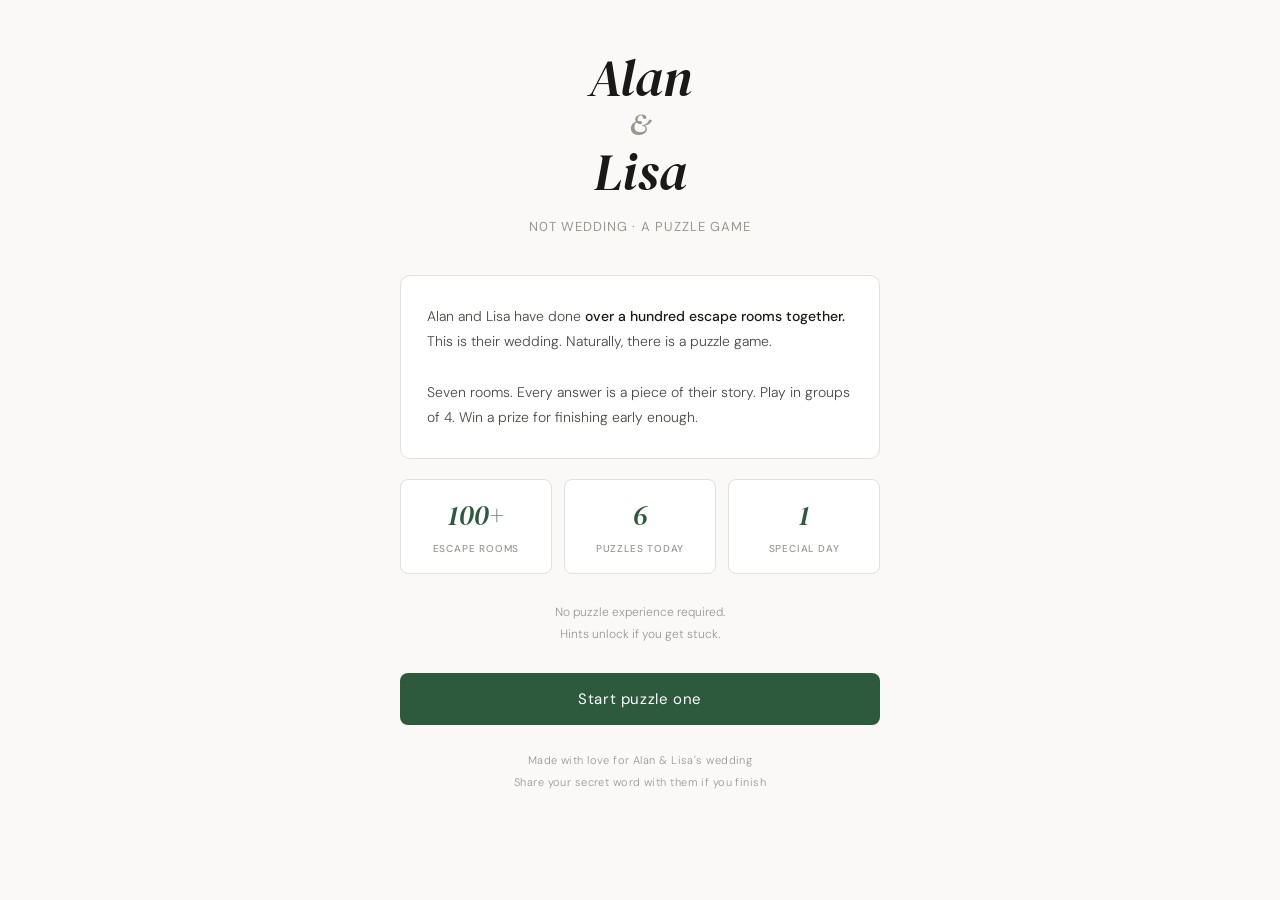
==== index.html @ d59f5c5c "Update puzzles today stat from 7 to 6" ====
<!DOCTYPE html>
<html lang="en">
<head>
<meta charset="UTF-8">
<meta name="viewport" content="width=device-width, initial-scale=1.0, maximum-scale=1.0">
<title>One Hundred and One — Alan & Lisa</title>
<link href="https://fonts.googleapis.com/css2?family=DM+Serif+Display:ital@0;1&family=DM+Sans:ital,opsz,wght@0,9..40,300;0,9..40,400;0,9..40,500;1,9..40,300&display=swap" rel="stylesheet">
<style>
:root {
  --bg:#faf9f7; --bg2:#f3f1ee; --surface:#ffffff;
  --ink:#1a1916; --ink2:#4a4844; --ink3:#9a9793;
  --rule:#e2e0db; --rule2:#ccc9c3;
  --accent:#2d5a3d; --accent2:#1e3d2a; --accent3:#e8f0ea; --accent4:#c8dace;
  --serif:'DM Serif Display',serif; --sans:'DM Sans',sans-serif;
}
*{margin:0;padding:0;box-sizing:border-box;}
body {
  background:var(--bg); color:var(--ink);
  font-family:var(--sans); font-weight:300;
  min-height:100vh;
  display:flex; flex-direction:column; align-items:center;
  padding:0 24px 72px;
  -webkit-font-smoothing:antialiased;
}

header {
  width:100%; max-width:480px;
  padding:48px 0 0;
  text-align:center;
}

.couple {
  font-family:var(--serif);
  font-size:clamp(36px,10vw,52px);
  color:var(--ink); font-style:italic;
  line-height:1.15; margin-bottom:6px;
}
.amp {
  font-family:var(--serif);
  font-size:clamp(22px,6vw,30px);
  color:var(--ink3); font-style:italic;
  display:block;
}
.tagline {
  font-family:var(--sans); font-size:13px; font-weight:400;
  color:var(--ink3); letter-spacing:0.08em;
  margin-top:16px; margin-bottom:40px;
}

.card {
  width:100%; max-width:480px;
  background:var(--surface); border:1px solid var(--rule);
  border-radius:10px; padding:28px 26px;
  margin-bottom:20px;
}
.card-intro {
  font-family:var(--sans); font-size:14px; font-weight:300;
  color:var(--ink2); line-height:1.8;
}
.card-intro strong {
  font-weight:500; color:var(--ink);
}

.stat-row {
  display:flex; gap:12px; width:100%; max-width:480px;
  margin-bottom:28px;
}
.stat {
  flex:1; background:var(--surface);
  border:1px solid var(--rule); border-radius:8px;
  padding:16px 14px; text-align:center;
}
.stat-num {
  font-family:var(--serif); font-size:28px;
  color:var(--accent); font-style:italic;
  display:block; margin-bottom:2px;
}
.stat-label {
  font-family:var(--sans); font-size:10px;
  font-weight:500; color:var(--ink3);
  letter-spacing:0.08em; text-transform:uppercase;
}

.note {
  font-family:var(--sans); font-size:12px; font-weight:300;
  color:var(--ink3); text-align:center; line-height:1.8;
  max-width:320px; margin:0 auto 28px;
}

.btn {
  display:block; width:100%; max-width:480px;
  background:var(--accent); color:#fff;
  font-family:var(--sans); font-size:15px; font-weight:400;
  letter-spacing:0.04em; padding:16px;
  border:none; border-radius:8px; cursor:pointer;
  text-align:center; text-decoration:none;
  -webkit-tap-highlight-color:transparent;
  transition:background 0.15s;
}
.btn:active { background:var(--accent2); }

.fine {
  font-family:var(--sans); font-size:11px; font-weight:300;
  color:var(--ink3); text-align:center;
  margin-top:24px; line-height:2;
  letter-spacing:0.04em;
}

/* iOS warning */
.ios-warn {
  position:fixed; bottom:0; left:0; right:0; z-index:1000;
  background:#fef9ec; border-top:1px solid #e8d99a;
  padding:14px 18px 20px;
  display:flex; gap:10px; align-items:flex-start;
  font-family:var(--sans); font-size:11px;
  color:#7a6010; line-height:1.7;
}
</style>
</head>
<body>

<header>
  <div class="couple">Alan<span class="amp">&amp;</span>Lisa</div>
  <div class="tagline">N0T WEDDING · A PUZZLE GAME</div>
</header>

<div class="card" style="margin-bottom:20px;">
  <div class="card-intro">
    Alan and Lisa have done <strong>over a hundred escape rooms together.</strong>
    This is their wedding. Naturally, there is a puzzle game.<br><br>
    Seven rooms. Every answer is a piece of their story. Play in groups of 4. Win a prize for finishing early enough.
  </div>
</div>

<div class="stat-row">
  <div class="stat">
    <span class="stat-num">100+</span>
    <span class="stat-label">Escape rooms</span>
  </div>
  <div class="stat">
    <span class="stat-num">6</span>
    <span class="stat-label">Puzzles today</span>
  </div>
  <div class="stat">
    <span class="stat-num">1</span>
    <span class="stat-label">Special day</span>
  </div>
</div>

<div class="note">
  No puzzle experience required.<br>
  Hints unlock if you get stuck.
</div>

<a class="btn" href="puzzles/level1.html">Start puzzle one</a>

<div class="fine">
  Made with love for Alan &amp; Lisa's wedding<br>
  Share your secret word with them if you finish
</div>

<script src="assets/shared.js"></script>
<script>
if (browser.isIOSNonSafari) {
  const b = document.createElement('div');
  b.className = 'ios-warn';
  b.innerHTML = `<span style="font-size:14px;flex-shrink:0;margin-top:1px;">⚠</span>
    <span>One puzzle requires viewing page source — which only works in <strong>Safari on iPhone</strong>. Tap share → <em>Open in Safari</em> before you begin.</span>
    <button onclick="this.parentElement.remove()" style="background:none;border:none;color:#7a6010;font-size:15px;cursor:pointer;flex-shrink:0;padding:0 2px;opacity:0.5;">✕</button>`;
  document.body.appendChild(b);
}
</script>
</body>
</html>
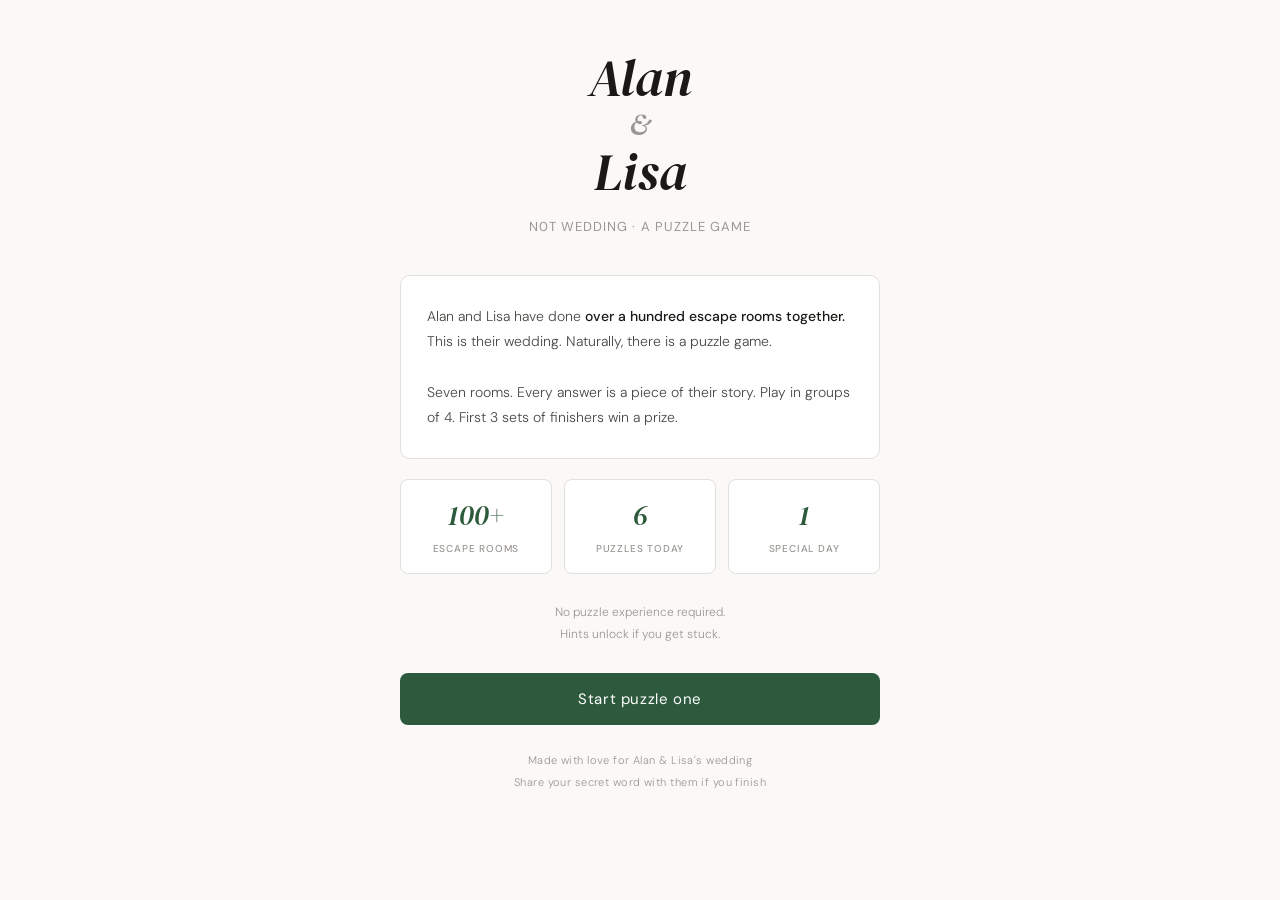
==== commit 1068ff43: "Update prize announcement for escape room game" ====
--- a/index.html
+++ b/index.html
@@ -128,7 +128,7 @@
   <div class="card-intro">
     Alan and Lisa have done <strong>over a hundred escape rooms together.</strong>
     This is their wedding. Naturally, there is a puzzle game.<br><br>
-    Seven rooms. Every answer is a piece of their story. Play in groups of 4. Win a prize for finishing early enough.
+    Seven rooms. Every answer is a piece of their story. Play in groups of 4. First 3 sets of finishers win a prize.
   </div>
 </div>
 
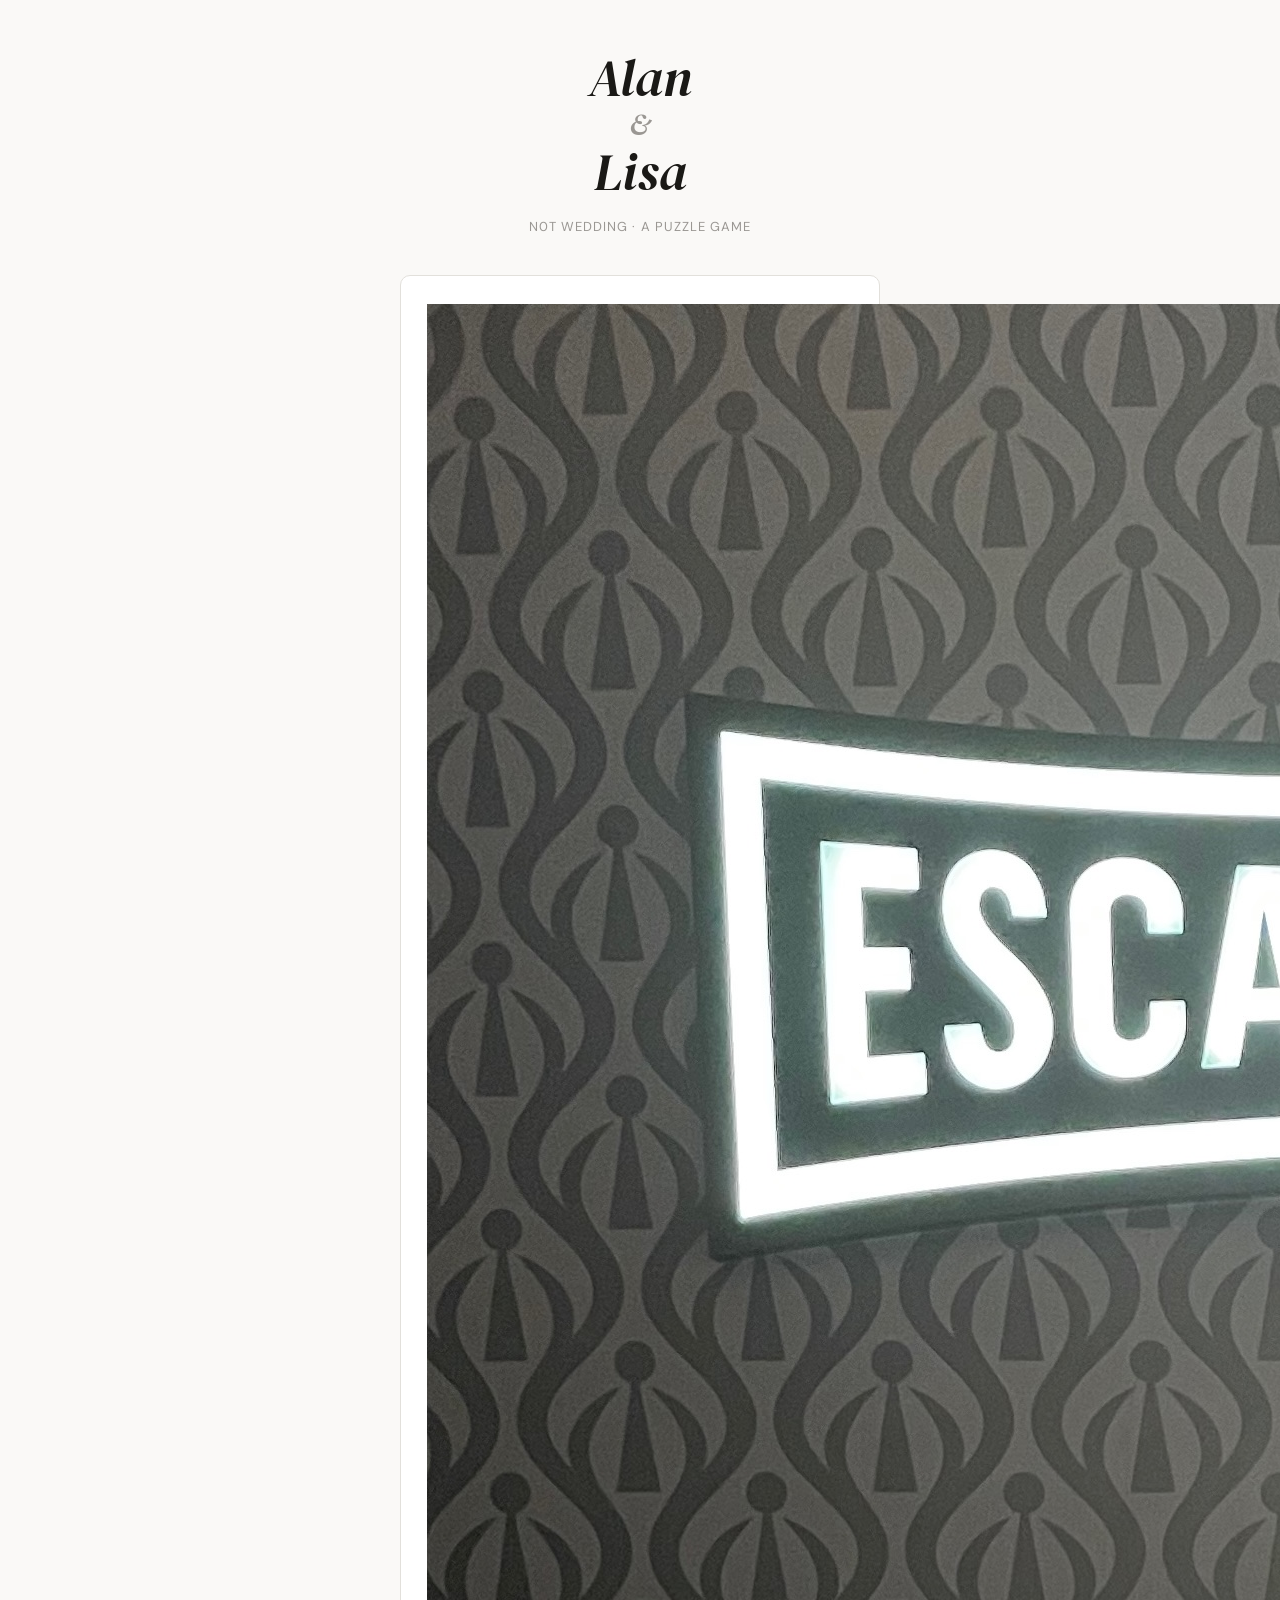
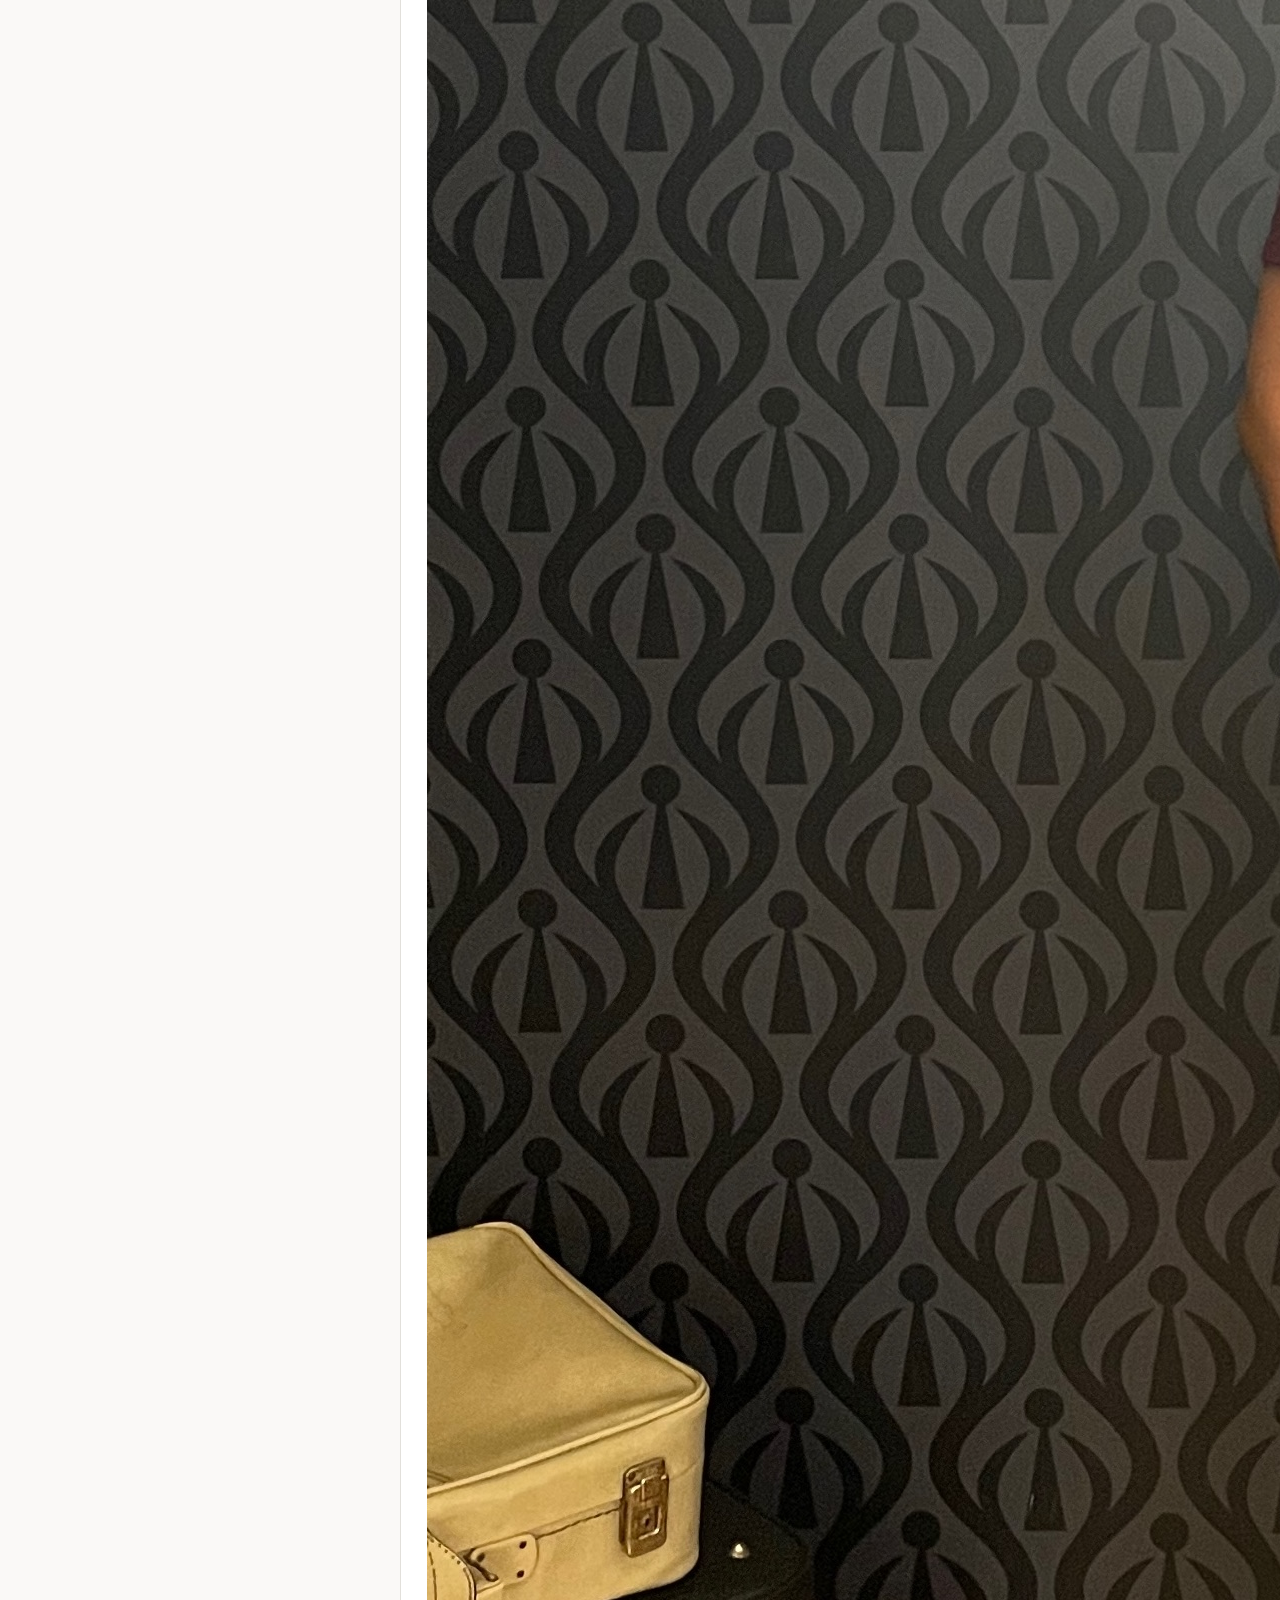
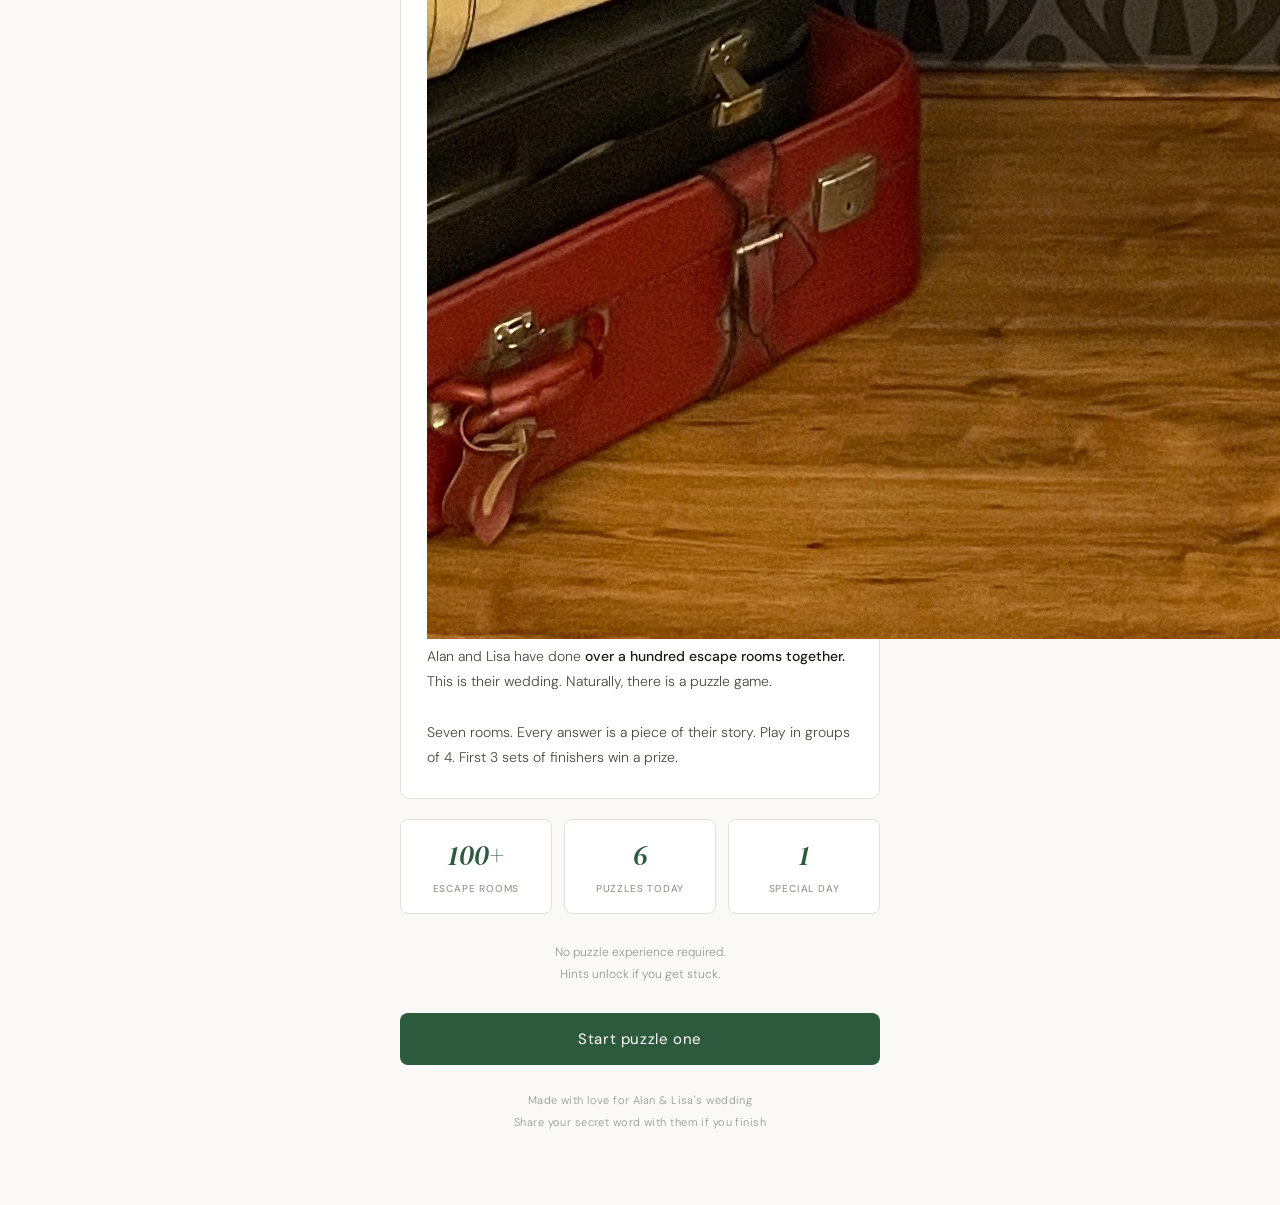
==== commit 674af53b: "Add image and description for puzzle game" ====
--- a/index.html
+++ b/index.html
@@ -125,6 +125,7 @@
 </header>
 
 <div class="card" style="margin-bottom:20px;">
+  <div><img class="puzzle-img" src="../assets/alanlisa.jpeg" alt="Our happy couple"></div>
   <div class="card-intro">
     Alan and Lisa have done <strong>over a hundred escape rooms together.</strong>
     This is their wedding. Naturally, there is a puzzle game.<br><br>
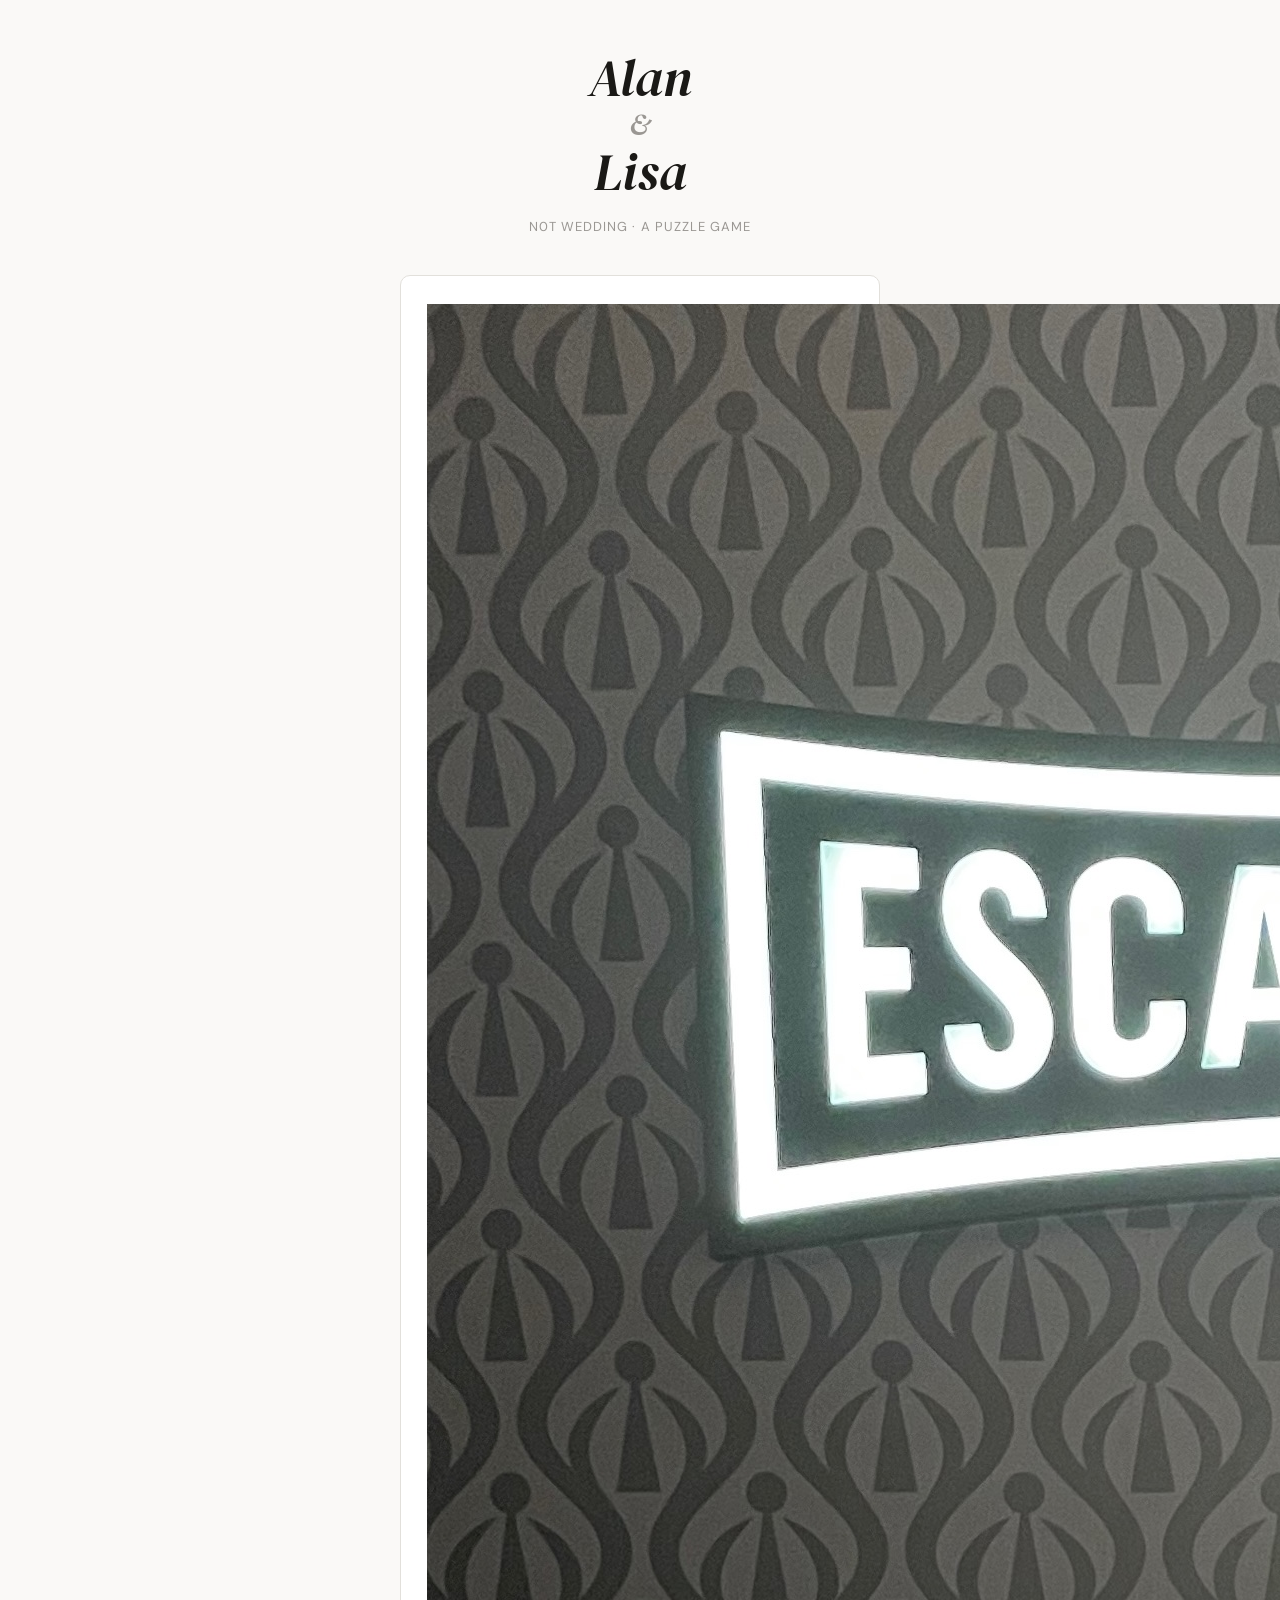
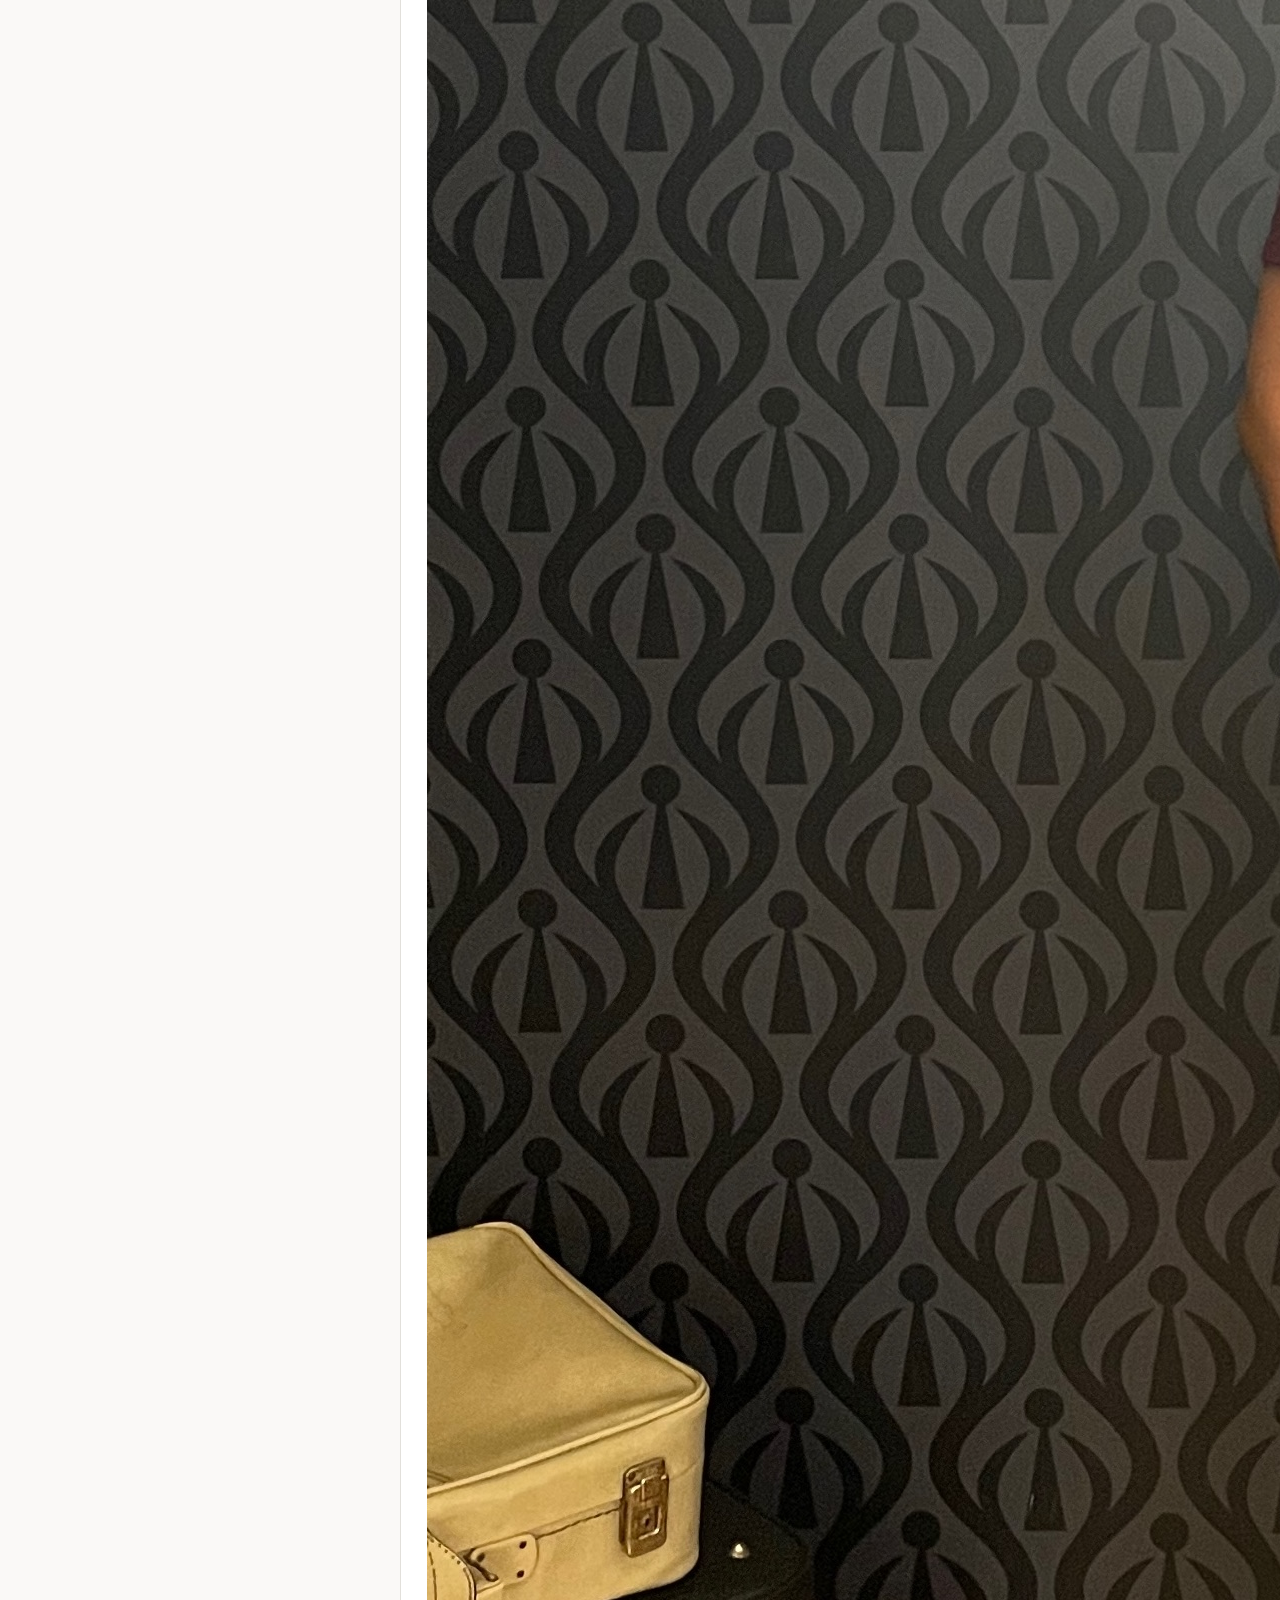
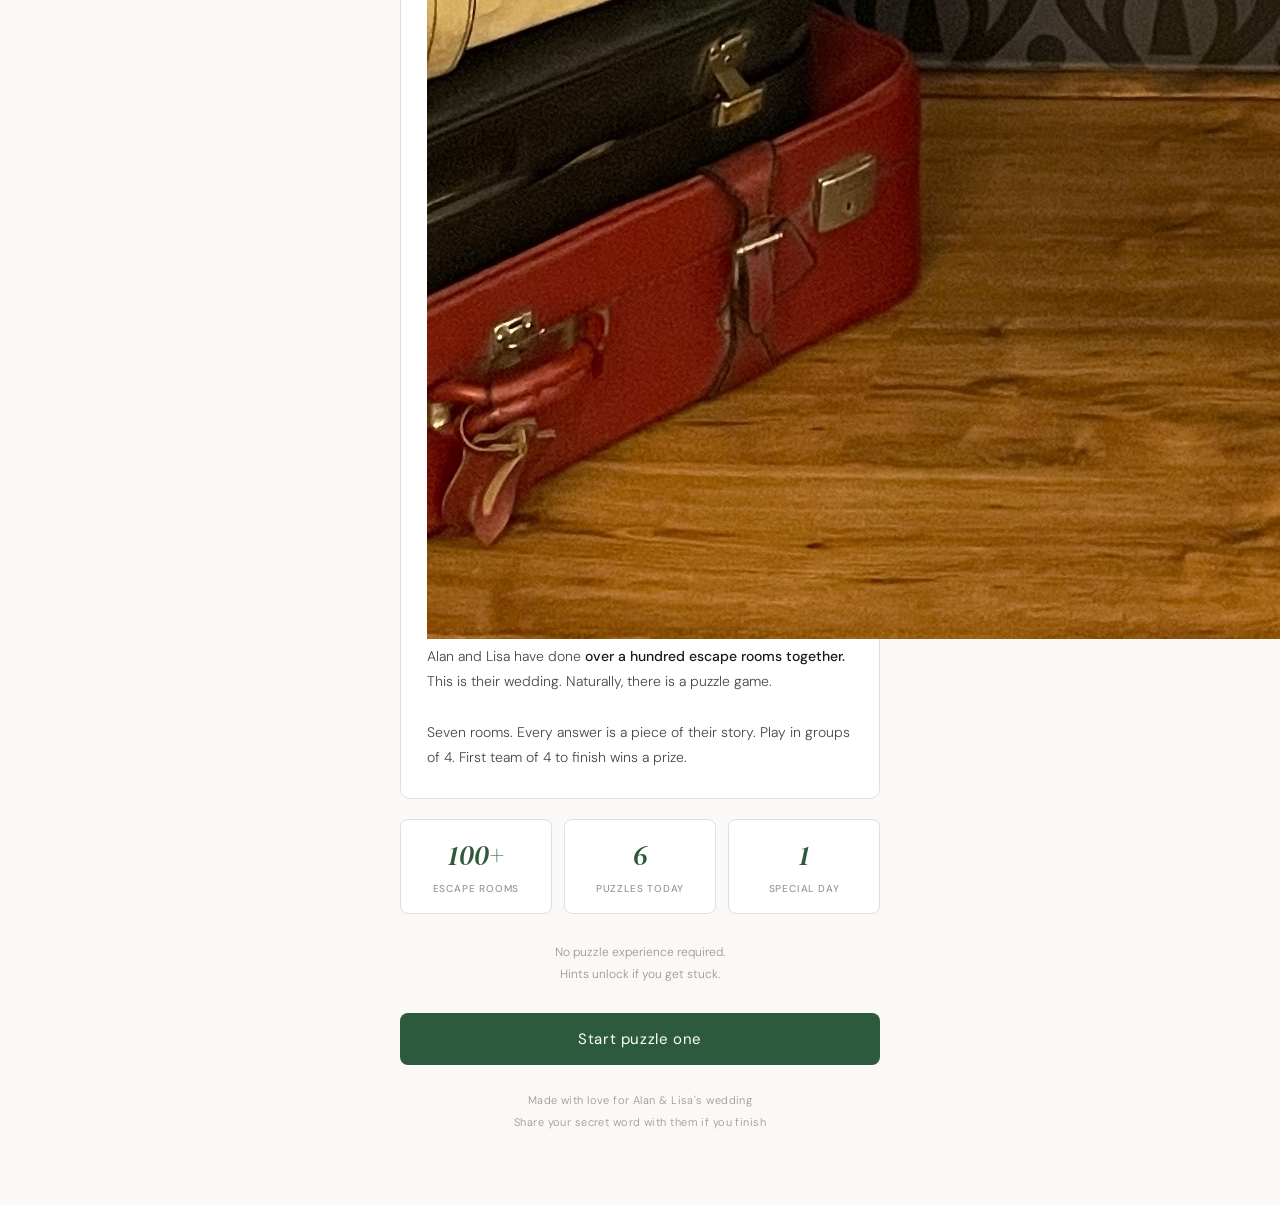
==== commit e3126ba0: "Update prize description for puzzle game" ====
--- a/index.html
+++ b/index.html
@@ -129,7 +129,7 @@
   <div class="card-intro">
     Alan and Lisa have done <strong>over a hundred escape rooms together.</strong>
     This is their wedding. Naturally, there is a puzzle game.<br><br>
-    Seven rooms. Every answer is a piece of their story. Play in groups of 4. First 3 sets of finishers win a prize.
+    Seven rooms. Every answer is a piece of their story. Play in groups of 4. First team of 4 to finish wins a prize.
   </div>
 </div>
 
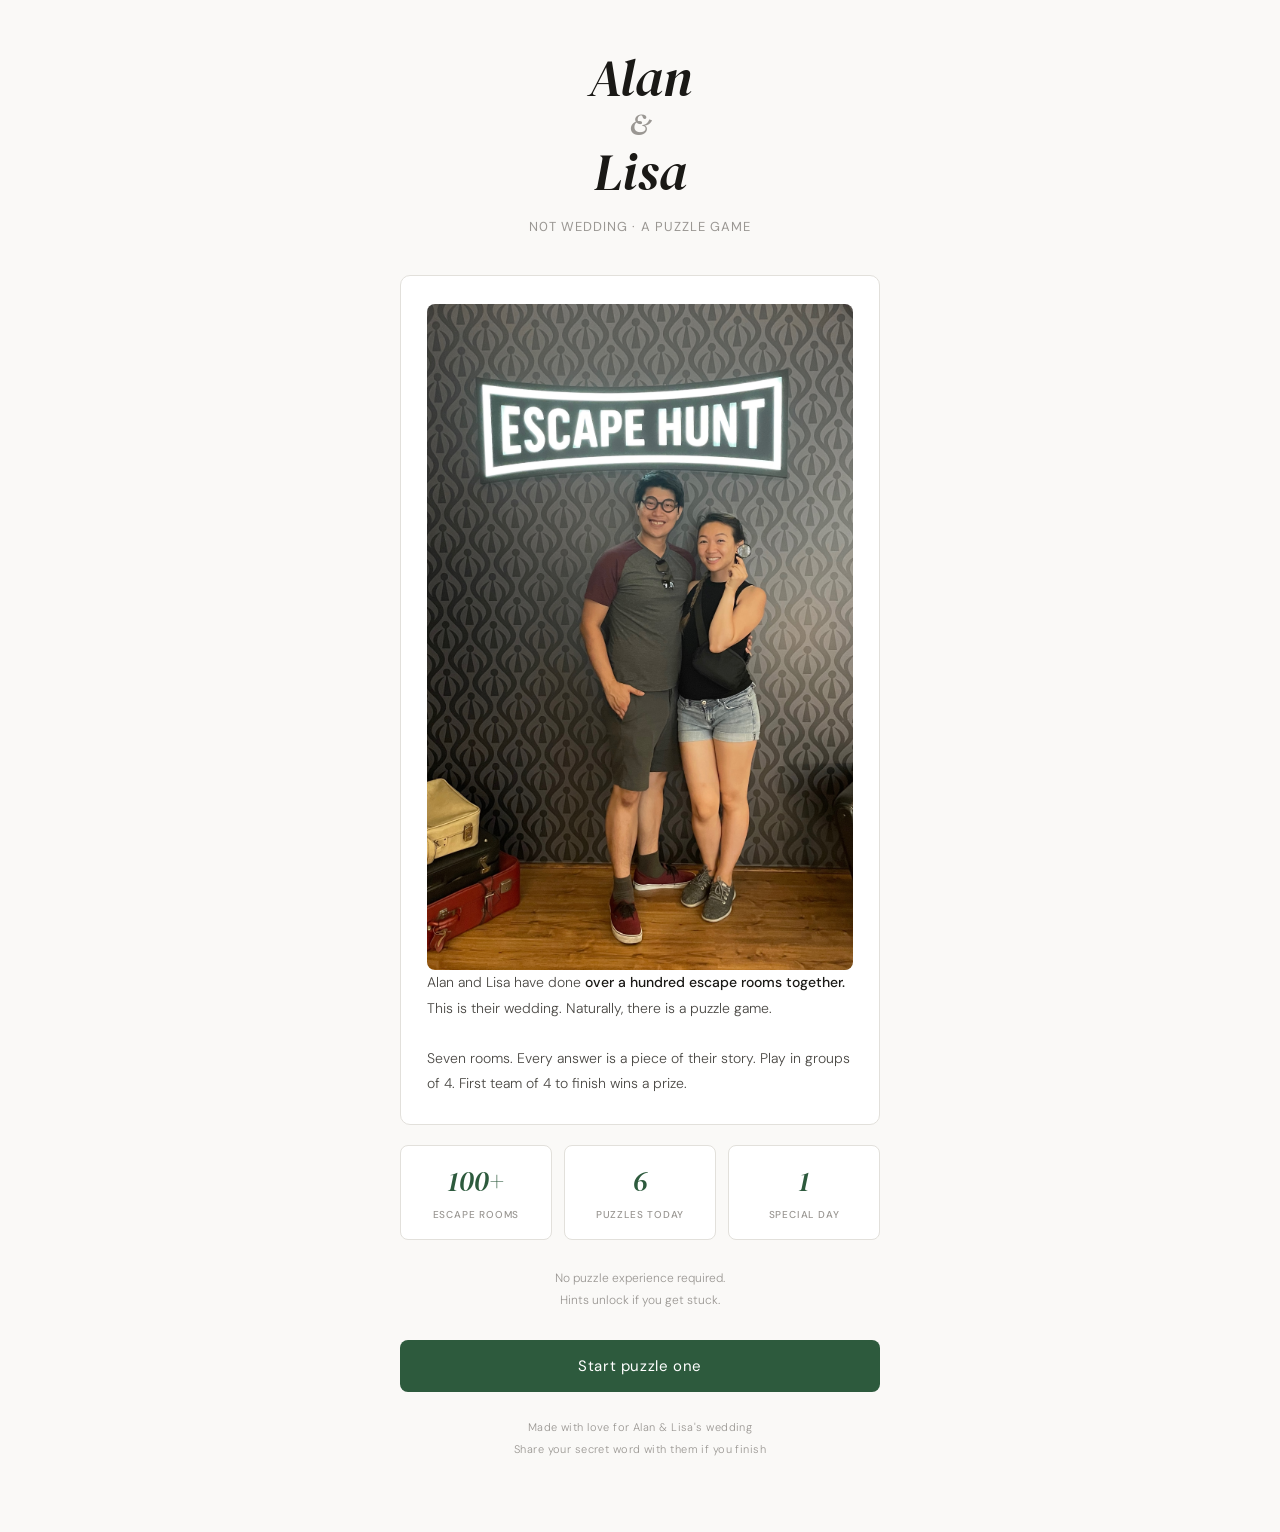
==== commit 011cd4d1: "Add styles for puzzle image in index.html" ====
--- a/index.html
+++ b/index.html
@@ -115,6 +115,11 @@
   font-family:var(--sans); font-size:11px;
   color:#7a6010; line-height:1.7;
 }
+.puzzle-img {
+  width: 100%;
+  border-radius: 8px;
+  display: block;
+}
 </style>
 </head>
 <body>
@@ -125,7 +130,7 @@
 </header>
 
 <div class="card" style="margin-bottom:20px;">
-  <div><img class="puzzle-img" src="../assets/alanlisa.jpeg" alt="Our happy couple"></div>
+  <div><img class="puzzle-img" src="assets/alanlisa.jpeg" alt="Our happy couple"></div>
   <div class="card-intro">
     Alan and Lisa have done <strong>over a hundred escape rooms together.</strong>
     This is their wedding. Naturally, there is a puzzle game.<br><br>
